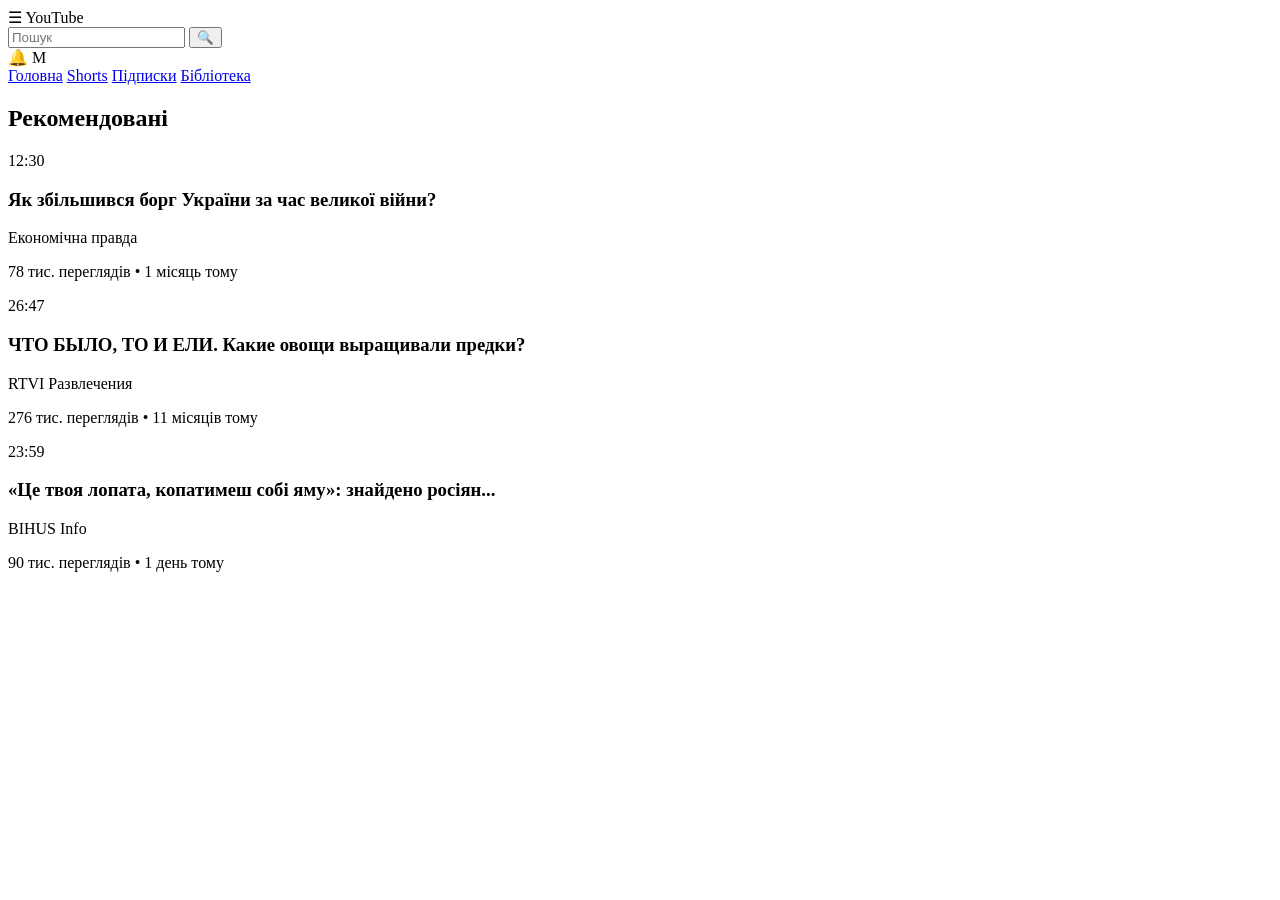
==== lab3.html @ fb8ca2c4 "Add initial HTML structure for YouTube clone" ====
<!DOCTYPE html>
<html lang="uk">
<head>
    <meta charset="UTF-8">
    <title>YouTube Clone - Лабораторна робота №3</title>
    <link rel="stylesheet" href="lab3.css">
</head>
<body>
    <!-- Шапка сайту (Header) -->
    <header class="header">
        <div class="logo-section">
            <span class="menu-icon">☰</span>
            <span class="logo">YouTube</span>
        </div>
        <div class="search-section">
            <input type="text" placeholder="Пошук" class="search-input">
            <button class="search-btn">🔍</button>
        </div>
        <div class="user-section">
            <span>🔔</span>
            <span class="user-avatar">М</span>
        </div>
    </header>

    <!-- Основний контейнер ( Sidebar + Content ) -->
    <div class="main-container">
        <!-- Бічне меню -->
        <aside class="sidebar">
            <a href="#" class="sidebar-item active">Головна</a>
            <a href="#" class="sidebar-item">Shorts</a>
            <a href="#" class="sidebar-item">Підписки</a>
            <a href="#" class="sidebar-item">Бібліотека</a>
        </aside>

        <!-- Контент із відео -->
        <main class="content">
            <h2>Рекомендовані</h2>
            <div class="videos-grid">
                <!-- Картка відео 1 -->
                <div class="video-card">
                    <div class="video-thumbnail">12:30</div>
                    <div class="video-info">
                        <div class="channel-avatar"></div>
                        <div class="video-details">
                            <h3 class="video-title">Як збільшився борг України за час великої війни?</h3>
                            <p class="channel-name">Економічна правда</p>
                            <p class="video-stats">78 тис. переглядів • 1 місяць тому</p>
                        </div>
                    </div>
                </div>

                <!-- Картка відео 2 -->
                <div class="video-card">
                    <div class="video-thumbnail">26:47</div>
                    <div class="video-info">
                        <div class="channel-avatar"></div>
                        <div class="video-details">
                            <h3 class="video-title">ЧТО БЫЛО, ТО И ЕЛИ. Какие овощи выращивали предки?</h3>
                            <p class="channel-name">RTVI Развлечения</p>
                            <p class="video-stats">276 тис. переглядів • 11 місяців тому</p>
                        </div>
                    </div>
                </div>

                <!-- Картка відео 3 -->
                <div class="video-card">
                    <div class="video-thumbnail">23:59</div>
                    <div class="video-info">
                        <div class="channel-avatar"></div>
                        <div class="video-details">
                            <h3 class="video-title">«Це твоя лопата, копатимеш собі яму»: знайдено росіян...</h3>
                            <p class="channel-name">BIHUS Info</p>
                            <p class="video-stats">90 тис. переглядів • 1 день тому</p>
                        </div>
                    </div>
                </div>
            </div>
        </main>
    </div>
</body>
</html>
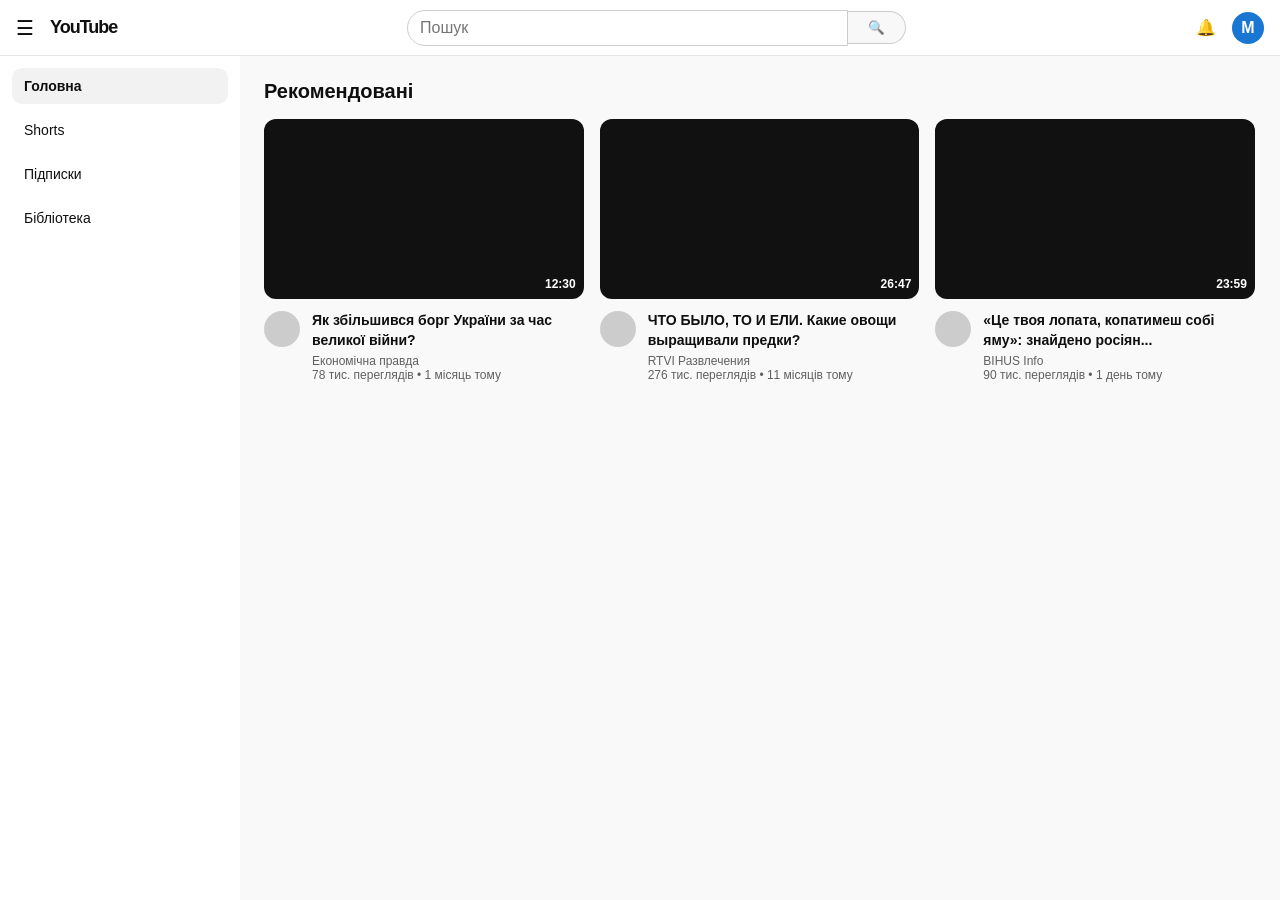
==== commit 2edd3225: "Remove comments from lab3.html Removed comments from the HTML structure to clean up the code." ====
--- a/lab3.html
+++ b/lab3.html
@@ -6,7 +6,6 @@
     <link rel="stylesheet" href="lab3.css">
 </head>
 <body>
-    <!-- Шапка сайту (Header) -->
     <header class="header">
         <div class="logo-section">
             <span class="menu-icon">☰</span>
@@ -22,21 +21,16 @@
         </div>
     </header>
 
-    <!-- Основний контейнер ( Sidebar + Content ) -->
     <div class="main-container">
-        <!-- Бічне меню -->
         <aside class="sidebar">
             <a href="#" class="sidebar-item active">Головна</a>
             <a href="#" class="sidebar-item">Shorts</a>
             <a href="#" class="sidebar-item">Підписки</a>
             <a href="#" class="sidebar-item">Бібліотека</a>
         </aside>
-
-        <!-- Контент із відео -->
         <main class="content">
             <h2>Рекомендовані</h2>
             <div class="videos-grid">
-                <!-- Картка відео 1 -->
                 <div class="video-card">
                     <div class="video-thumbnail">12:30</div>
                     <div class="video-info">
@@ -49,7 +43,6 @@
                     </div>
                 </div>
 
-                <!-- Картка відео 2 -->
                 <div class="video-card">
                     <div class="video-thumbnail">26:47</div>
                     <div class="video-info">
@@ -62,7 +55,6 @@
                     </div>
                 </div>
 
-                <!-- Картка відео 3 -->
                 <div class="video-card">
                     <div class="video-thumbnail">23:59</div>
                     <div class="video-info">
--- a/lab3.css
+++ b/lab3.css
@@ -0,0 +1,173 @@
+* {
+    box-sizing: border-box;
+    margin: 0;
+    padding: 0;
+    font-family: Arial, sans-serif;
+}
+
+body {
+    background-color: #f9f9f9;
+    color: #0f0f0f;
+}
+
+.header {
+    display: flex;
+    justify-content: space-between;
+    align-items: center;
+    padding: 0 16px;
+    height: 56px;
+    background-color: #ffffff;
+    position: fixed;
+    top: 0;
+    left: 0;
+    width: 100%;
+    z-index: 100;
+    border-bottom: 1px solid #e5e5e5;
+}
+
+.logo-section, .user-section {
+    display: flex;
+    align-items: center;
+    gap: 16px;
+}
+
+.menu-icon {
+    font-size: 20px;
+    cursor: pointer;
+}
+
+.logo {
+    font-weight: bold;
+    font-size: 18px;
+    letter-spacing: -1px;
+}
+
+.search-section {
+    display: flex;
+    align-items: center;
+    width: 40%;
+    max-width: 600px;
+}
+
+.search-input {
+    width: 100%;
+    padding: 8px 12px;
+    font-size: 16px;
+    border: 1px solid #ccc;
+    border-radius: 40px 0 0 40px;
+    outline: none;
+}
+
+.search-btn {
+    padding: 8px 20px;
+    background-color: #f8f8f8;
+    border: 1px solid #ccc;
+    border-left: none;
+    border-radius: 0 40px 40px 0;
+    cursor: pointer;
+}
+
+.user-avatar {
+    width: 32px;
+    height: 32px;
+    background-color: #1976d2;
+    color: white;
+    display: flex;
+    align-items: center;
+    justify-content: center;
+    border-radius: 50%;
+    font-weight: bold;
+}
+
+.main-container {
+    display: flex;
+    margin-top: 56px;
+}
+
+.sidebar {
+    width: 240px;
+    padding: 12px;
+    background-color: #ffffff;
+    height: calc(100vh - 56px);
+    position: fixed;
+    display: flex;
+    flex-direction: column;
+    gap: 8px;
+}
+
+.sidebar-item {
+    text-decoration: none;
+    color: #0f0f0f;
+    padding: 10px 12px;
+    border-radius: 10px;
+    font-size: 14px;
+}
+
+.sidebar-item:hover, .sidebar-item.active {
+    background-color: #f2f2f2;
+    font-weight: bold;
+}
+
+.content {
+    margin-left: 240px;
+    padding: 24px;
+    width: calc(100% - 240px);
+}
+
+.content h2 {
+    margin-bottom: 16px;
+    font-size: 20px;
+}
+
+.videos-grid {
+    display: flex;
+    flex-wrap: wrap;
+    gap: 16px;
+}
+
+.video-card {
+    width: calc(33.333% - 11px);
+    background-color: transparent;
+    cursor: pointer;
+}
+
+.video-thumbnail {
+    width: 100%;
+    height: 180px;
+    background-color: #111;
+    color: white;
+    display: flex;
+    align-items: flex-end;
+    justify-content: flex-end;
+    padding: 8px;
+    border-radius: 12px;
+    font-size: 12px;
+    font-weight: bold;
+}
+
+.video-info {
+    display: flex;
+    gap: 12px;
+    margin-top: 12px;
+}
+
+.channel-avatar {
+    width: 36px;
+    height: 36px;
+    background-color: #ccc;
+    border-radius: 50%;
+    flex-shrink: 0;
+}
+
+.video-title {
+    font-size: 14px;
+    font-weight: 600;
+    line-height: 1.4;
+    margin-bottom: 4px;
+    color: #0f0f0f;
+}
+
+.channel-name, .video-stats {
+    font-size: 12px;
+    color: #606060;
+}
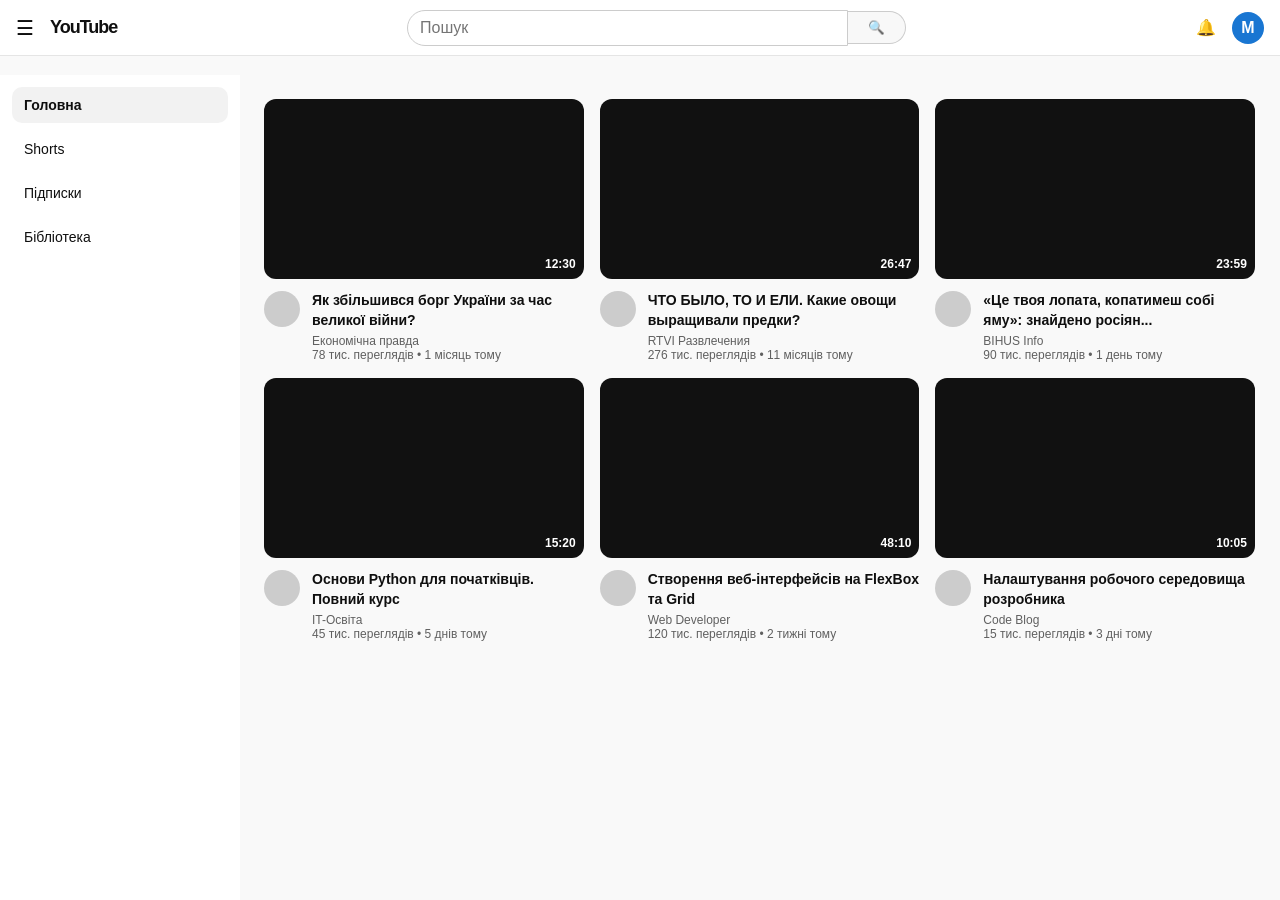
==== commit a695df16: "Update lab3.html" ====
--- a/lab3.html
+++ b/lab3.html
@@ -2,7 +2,7 @@
 <html lang="uk">
 <head>
     <meta charset="UTF-8">
-    <title>YouTube Clone - Лабораторна робота №3</title>
+    <title>YouTube - Лабораторна робота №3 (FlexBox)</title>
     <link rel="stylesheet" href="lab3.css">
 </head>
 <body>
@@ -21,6 +21,15 @@
         </div>
     </header>
 
+    <div class="categories-bar">
+        <button class="category-chip active">Усі</button>
+        <button class="category-chip">Програмування</button>
+        <button class="category-chip">IT-Новини</button>
+        <button class="category-chip">Музика</button>
+        <button class="category-chip">Стріми</button>
+        <button class="category-chip">Подкасти</button>
+    </div>
+
     <div class="main-container">
         <aside class="sidebar">
             <a href="#" class="sidebar-item active">Головна</a>
@@ -28,8 +37,8 @@
             <a href="#" class="sidebar-item">Підписки</a>
             <a href="#" class="sidebar-item">Бібліотека</a>
         </aside>
+
         <main class="content">
-            <h2>Рекомендовані</h2>
             <div class="videos-grid">
                 <div class="video-card">
                     <div class="video-thumbnail">12:30</div>
@@ -66,6 +75,42 @@
                         </div>
                     </div>
                 </div>
+
+                <div class="video-card">
+                    <div class="video-thumbnail">15:20</div>
+                    <div class="video-info">
+                        <div class="channel-avatar"></div>
+                        <div class="video-details">
+                            <h3 class="video-title">Основи Python для початківців. Повний курс</h3>
+                            <p class="channel-name">IT-Освіта</p>
+                            <p class="video-stats">45 тис. переглядів • 5 днів тому</p>
+                        </div>
+                    </div>
+                </div>
+
+                <div class="video-card">
+                    <div class="video-thumbnail">48:10</div>
+                    <div class="video-info">
+                        <div class="channel-avatar"></div>
+                        <div class="video-details">
+                            <h3 class="video-title">Створення веб-інтерфейсів на FlexBox та Grid</h3>
+                            <p class="channel-name">Web Developer</p>
+                            <p class="video-stats">120 тис. переглядів • 2 тижні тому</p>
+                        </div>
+                    </div>
+                </div>
+
+                <div class="video-card">
+                    <div class="video-thumbnail">10:05</div>
+                    <div class="video-info">
+                        <div class="channel-avatar"></div>
+                        <div class="video-details">
+                            <h3 class="video-title">Налаштування робочого середовища розробника</h3>
+                            <p class="channel-name">Code Blog</p>
+                            <p class="video-stats">15 тис. переглядів • 3 дні тому</p>
+                        </div>
+                    </div>
+                </div>
             </div>
         </main>
     </div>
